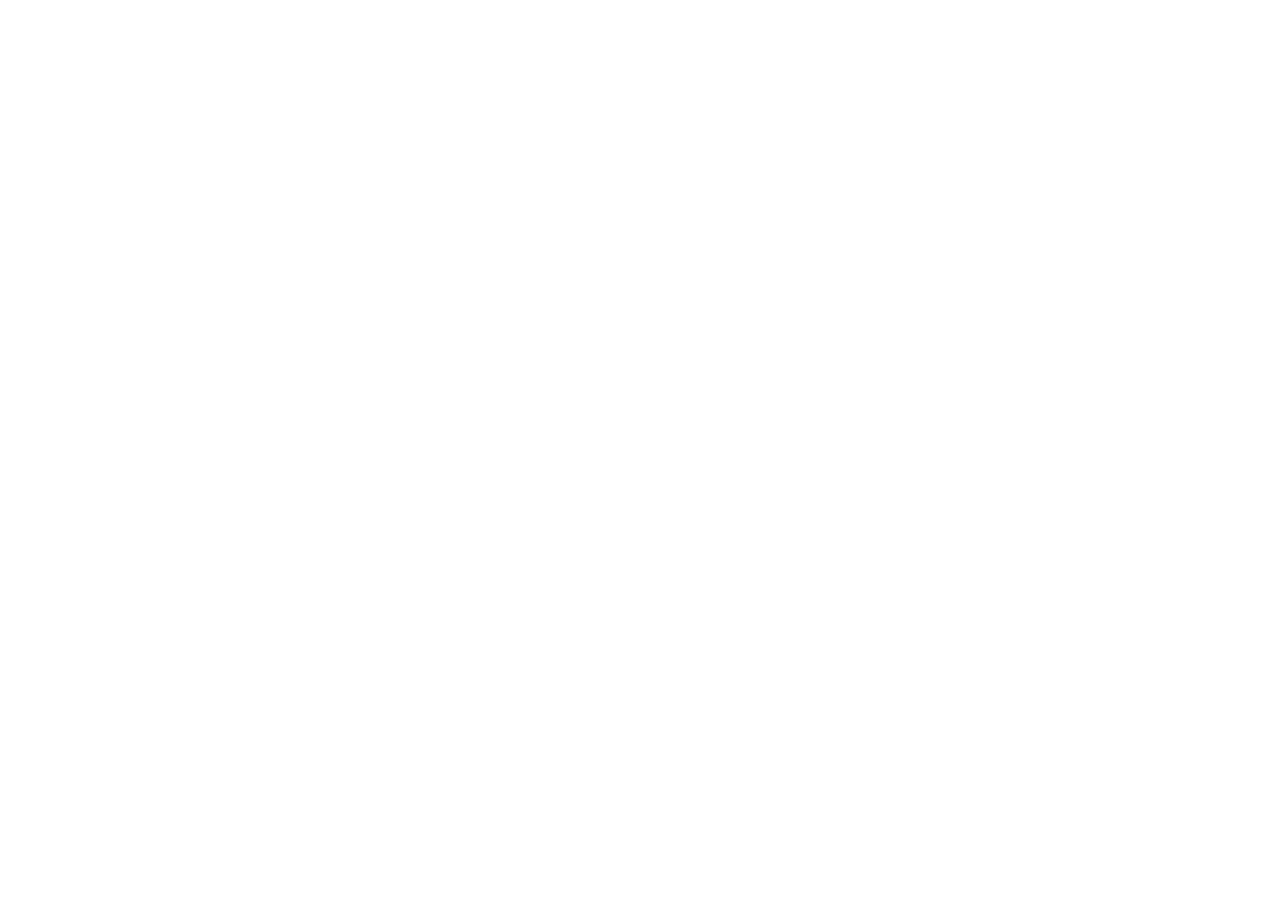
==== index.html @ 1826d272 "." ====
<!DOCTYPE html><html lang="en"><head><meta charset="utf-8"><meta http-equiv="X-UA-Compatible" content="IE=edge"><meta name="viewport" content="width=device-width,initial-scale=1"><!--[if IE]><link rel="icon" href="/favicon.ico"><![endif]--><title>vue-quiz</title><link href="/css/app.30337d21.css" rel="preload" as="style"><link href="/css/chunk-vendors.df61abdf.css" rel="preload" as="style"><link href="/js/app.0c7c5ba1.js" rel="preload" as="script"><link href="/js/chunk-vendors.0b74cef5.js" rel="preload" as="script"><link href="/css/chunk-vendors.df61abdf.css" rel="stylesheet"><link href="/css/app.30337d21.css" rel="stylesheet"><link rel="icon" type="image/png" sizes="32x32" href="/img/icons/favicon-32x32.png"><link rel="icon" type="image/png" sizes="16x16" href="/img/icons/favicon-16x16.png"><link rel="manifest" href="/manifest.json"><meta name="theme-color" content="#4DBA87"><meta name="apple-mobile-web-app-capable" content="no"><meta name="apple-mobile-web-app-status-bar-style" content="default"><meta name="apple-mobile-web-app-title" content="vue-quiz"><link rel="apple-touch-icon" href="/img/icons/apple-touch-icon-152x152.png"><link rel="mask-icon" href="/img/icons/safari-pinned-tab.svg" color="#4DBA87"><meta name="msapplication-TileImage" content="/img/icons/msapplication-icon-144x144.png"><meta name="msapplication-TileColor" content="#000000"></head><body><noscript><strong>We're sorry but vue-quiz doesn't work properly without JavaScript enabled. Please enable it to continue.</strong></noscript><div id="app"></div><script src="/js/chunk-vendors.0b74cef5.js"></script><script src="/js/app.0c7c5ba1.js"></script></body></html>
---- css/app.30337d21.css ----
@import url(https://fonts.googleapis.com/css2?family=Montserrat&display=swap);body{font-family:Montserrat,sans-serif}
---- css/app.30337d21.css ----
@import url(https://fonts.googleapis.com/css2?family=Montserrat&display=swap);body{font-family:Montserrat,sans-serif}
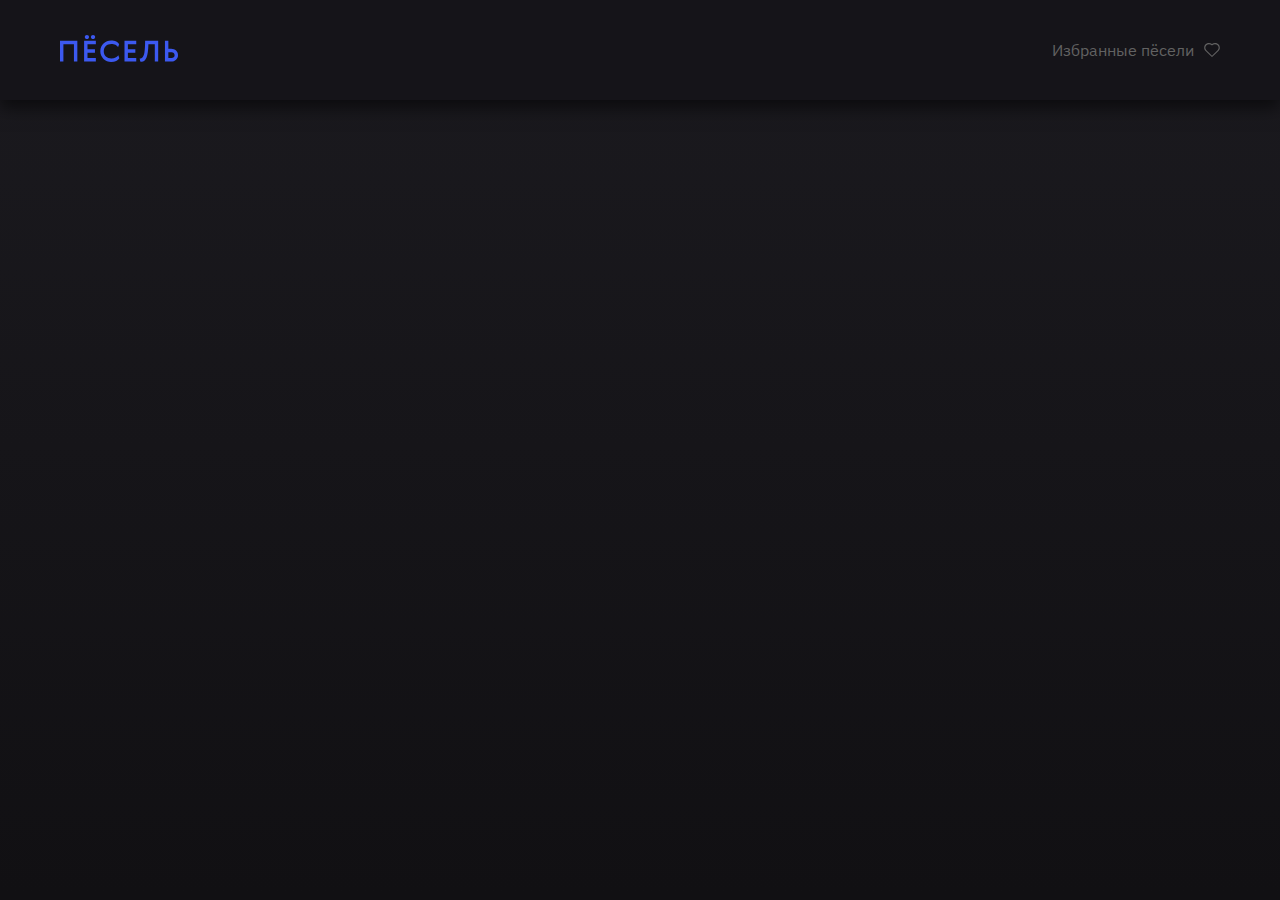
==== commit 7eb6452b: "ADD: smart tek test task" ====
--- a/index.html
+++ b/index.html
@@ -1 +1 @@
-<!DOCTYPE html><html lang="en"><head><meta charset="utf-8"><meta http-equiv="X-UA-Compatible" content="IE=edge"><meta name="viewport" content="width=device-width,initial-scale=1"><!--[if IE]><link rel="icon" href="/favicon.ico"><![endif]--><title>vue-quiz</title><link href="/css/app.30337d21.css" rel="preload" as="style"><link href="/css/chunk-vendors.df61abdf.css" rel="preload" as="style"><link href="/js/app.0c7c5ba1.js" rel="preload" as="script"><link href="/js/chunk-vendors.0b74cef5.js" rel="preload" as="script"><link href="/css/chunk-vendors.df61abdf.css" rel="stylesheet"><link href="/css/app.30337d21.css" rel="stylesheet"><link rel="icon" type="image/png" sizes="32x32" href="/img/icons/favicon-32x32.png"><link rel="icon" type="image/png" sizes="16x16" href="/img/icons/favicon-16x16.png"><link rel="manifest" href="/manifest.json"><meta name="theme-color" content="#4DBA87"><meta name="apple-mobile-web-app-capable" content="no"><meta name="apple-mobile-web-app-status-bar-style" content="default"><meta name="apple-mobile-web-app-title" content="vue-quiz"><link rel="apple-touch-icon" href="/img/icons/apple-touch-icon-152x152.png"><link rel="mask-icon" href="/img/icons/safari-pinned-tab.svg" color="#4DBA87"><meta name="msapplication-TileImage" content="/img/icons/msapplication-icon-144x144.png"><meta name="msapplication-TileColor" content="#000000"></head><body><noscript><strong>We're sorry but vue-quiz doesn't work properly without JavaScript enabled. Please enable it to continue.</strong></noscript><div id="app"></div><script src="/js/chunk-vendors.0b74cef5.js"></script><script src="/js/app.0c7c5ba1.js"></script></body></html>+<!DOCTYPE html><html lang=""><head><meta charset="utf-8"><meta http-equiv="X-UA-Compatible" content="IE=edge"><meta name="viewport" content="width=device-width,initial-scale=1"><!--[if IE]><link rel="icon" href="/favicon.ico"><![endif]--><title>smart-tek-test-task</title><link href="/css/breeds-item.a018ae11.css" rel="prefetch"><link href="/css/breeds.4363023b.css" rel="prefetch"><link href="/js/arrow-down-svg.b94a1237.js" rel="prefetch"><link href="/js/arrow-down-svg~close-svg~heart-fill-svg~heart-svg.8e26cc58.js" rel="prefetch"><link href="/js/breeds-favorites.dfab07dd.js" rel="prefetch"><link href="/js/breeds-item.779f800d.js" rel="prefetch"><link href="/js/breeds.18071e2b.js" rel="prefetch"><link href="/js/close-svg.97219c83.js" rel="prefetch"><link href="/js/heart-fill-svg.7a692b2d.js" rel="prefetch"><link href="/js/heart-svg.95fed78e.js" rel="prefetch"><link href="/css/app.89ad30b6.css" rel="preload" as="style"><link href="/css/chunk-vendors.96a1c2f5.css" rel="preload" as="style"><link href="/js/app.af82dd3f.js" rel="preload" as="script"><link href="/js/chunk-vendors.cde53098.js" rel="preload" as="script"><link href="/css/chunk-vendors.96a1c2f5.css" rel="stylesheet"><link href="/css/app.89ad30b6.css" rel="stylesheet"><link rel="icon" type="image/png" sizes="32x32" href="/img/icons/favicon-32x32.png"><link rel="icon" type="image/png" sizes="16x16" href="/img/icons/favicon-16x16.png"><link rel="manifest" href="/manifest.json"><meta name="theme-color" content="#4DBA87"><meta name="apple-mobile-web-app-capable" content="no"><meta name="apple-mobile-web-app-status-bar-style" content="default"><meta name="apple-mobile-web-app-title" content="smart-tek-test-task"><link rel="apple-touch-icon" href="/img/icons/apple-touch-icon-152x152.png"><link rel="mask-icon" href="/img/icons/safari-pinned-tab.svg" color="#4DBA87"><meta name="msapplication-TileImage" content="/img/icons/msapplication-icon-144x144.png"><meta name="msapplication-TileColor" content="#000000"></head><body><noscript><strong>We're sorry but smart-tek-test-task doesn't work properly without JavaScript enabled. Please enable it to continue.</strong></noscript><div id="app"></div><script src="/js/chunk-vendors.cde53098.js"></script><script src="/js/app.af82dd3f.js"></script></body></html>--- a/css/breeds-item.a018ae11.css
+++ b/css/breeds-item.a018ae11.css
@@ -0,0 +1 @@
+[data-v-361a9ec1]:root{--white:#fff;--gray-300:#626262;--gray-400:#1b1a1f;--gray-700:#151419;--gray-800:#111013;--black:#000;--blue-dark:#3c59f0;--primary:var(--blue-dark);--secondary:var(--gray-700);--light:var(--gray-300);--dark:var(--gray-800);--animation-time:.2s}.control-panel[data-v-361a9ec1]{margin-bottom:5rem}.control-panel__breed-btn[data-v-361a9ec1]{line-height:2rem;color:var(--white);padding:.2rem 0;border-bottom:dashed 1px var(--white);display:flex;align-items:center;gap:1rem}.control-panel__breed-btn-icon[data-v-361a9ec1]{transition:var(--animation-time)}.control-panel__breed-btn-icon--opened[data-v-361a9ec1]{transform:rotateX(180deg)}.control-panel__breeds[data-v-361a9ec1]{padding-top:3rem}.control-panel__breeds-alphabet-group[data-v-361a9ec1]{display:inline-flex;gap:1.5rem}.control-panel__breeds-alphabet-group-letter[data-v-361a9ec1]{font-size:2rem;line-height:2.8rem;color:var(--light)}.control-panel__breeds-alphabet-group-letter[data-v-361a9ec1]:not(:first-of-type){margin-left:2.5rem}.control-panel__breeds-list[data-v-361a9ec1]{margin-top:1.7rem;display:inline-flex;align-items:center;gap:1.5rem;flex-wrap:wrap}.control-panel__row[data-v-361a9ec1]{display:flex;justify-content:space-between;align-items:center}.control-panel__row-left[data-v-361a9ec1]{display:flex;align-items:center;gap:2rem}--- a/css/breeds.4363023b.css
+++ b/css/breeds.4363023b.css
@@ -0,0 +1 @@
+[data-v-361a9ec1]:root{--white:#fff;--gray-300:#626262;--gray-400:#1b1a1f;--gray-700:#151419;--gray-800:#111013;--black:#000;--blue-dark:#3c59f0;--primary:var(--blue-dark);--secondary:var(--gray-700);--light:var(--gray-300);--dark:var(--gray-800);--animation-time:.2s}.control-panel[data-v-361a9ec1]{margin-bottom:5rem}.control-panel__breed-btn[data-v-361a9ec1]{line-height:2rem;color:var(--white);padding:.2rem 0;border-bottom:dashed 1px var(--white);display:flex;align-items:center;gap:1rem}.control-panel__breed-btn-icon[data-v-361a9ec1]{transition:var(--animation-time)}.control-panel__breed-btn-icon--opened[data-v-361a9ec1]{transform:rotateX(180deg)}.control-panel__breeds[data-v-361a9ec1]{padding-top:3rem}.control-panel__breeds-alphabet-group[data-v-361a9ec1]{display:inline-flex;gap:1.5rem}.control-panel__breeds-alphabet-group-letter[data-v-361a9ec1]{font-size:2rem;line-height:2.8rem;color:var(--light)}.control-panel__breeds-alphabet-group-letter[data-v-361a9ec1]:not(:first-of-type){margin-left:2.5rem}.control-panel__breeds-list[data-v-361a9ec1]{margin-top:1.7rem;display:inline-flex;align-items:center;gap:1.5rem;flex-wrap:wrap}.control-panel__row[data-v-361a9ec1]{display:flex;justify-content:space-between;align-items:center}.control-panel__row-left[data-v-361a9ec1]{display:flex;align-items:center;gap:2rem}[data-v-f8ae7884]:root{--white:#fff;--gray-300:#626262;--gray-400:#1b1a1f;--gray-700:#151419;--gray-800:#111013;--black:#000;--blue-dark:#3c59f0;--primary:var(--blue-dark);--secondary:var(--gray-700);--light:var(--gray-300);--dark:var(--gray-800);--animation-time:.2s}.breeds__sort-word[data-v-f8ae7884]{display:none}@media screen and (min-width:768px){.breeds__sort-word[data-v-f8ae7884]{display:inline}}--- a/css/app.89ad30b6.css
+++ b/css/app.89ad30b6.css
@@ -0,0 +1 @@
+[data-v-0276e7b9]:root{--white:#fff;--gray-300:#626262;--gray-400:#1b1a1f;--gray-700:#151419;--gray-800:#111013;--black:#000;--blue-dark:#3c59f0;--primary:var(--blue-dark);--secondary:var(--gray-700);--light:var(--gray-300);--dark:var(--gray-800);--animation-time:.2s}.app-nav[data-v-0276e7b9]{height:5rem;position:sticky;top:0;left:0;background:var(--secondary);box-shadow:0 .8rem 1.6rem rgba(0,0,0,.55);margin-bottom:3rem;z-index:99}@media screen and (min-width:768px){.app-nav[data-v-0276e7b9]{height:10rem;margin-bottom:5rem}}.app-nav__container[data-v-0276e7b9]{display:flex;justify-content:space-between;align-items:center;height:100%}.app-nav__logo[data-v-0276e7b9]{height:2rem}@media screen and (min-width:768px){.app-nav__logo[data-v-0276e7b9]{height:auto}}.app-nav__favourite-link[data-v-0276e7b9]{display:flex;align-items:center;color:var(--light);line-height:2.8rem;gap:1rem;text-decoration:none}.app-nav__favourite-link[data-v-0276e7b9]:hover{text-decoration:underline}.app-nav__favourite-link--active[data-v-0276e7b9]{color:var(--white);pointer-events:none}.app{padding-bottom:5rem}.app__nav{margin-bottom:5rem}[data-v-5607a979]:root{--white:#fff;--gray-300:#626262;--gray-400:#1b1a1f;--gray-700:#151419;--gray-800:#111013;--black:#000;--blue-dark:#3c59f0;--primary:var(--blue-dark);--secondary:var(--gray-700);--light:var(--gray-300);--dark:var(--gray-800);--animation-time:.2s}.badge[data-v-5607a979]{display:flex;align-items:center;gap:.8rem;padding:.4rem 1.2rem;border:1px solid var(--light);border-radius:2rem;font-size:1.2rem;line-height:1.6rem;color:var(--light);fill:var(--light)}.badge[data-v-5607a979]:hover{color:var(--white);border-color:var(--white);fill:var(--white)}.badge--active[data-v-5607a979]{color:var(--primary);border-color:var(--primary);fill:var(--primary)}[data-v-7675b0c3]:root{--white:#fff;--gray-300:#626262;--gray-400:#1b1a1f;--gray-700:#151419;--gray-800:#111013;--black:#000;--blue-dark:#3c59f0;--primary:var(--blue-dark);--secondary:var(--gray-700);--light:var(--gray-300);--dark:var(--gray-800);--animation-time:.2s}.infinite-scroll__loader[data-v-7675b0c3]{margin-top:5rem}[data-v-e59aa18a]:root{--white:#fff;--gray-300:#626262;--gray-400:#1b1a1f;--gray-700:#151419;--gray-800:#111013;--black:#000;--blue-dark:#3c59f0;--primary:var(--blue-dark);--secondary:var(--gray-700);--light:var(--gray-300);--dark:var(--gray-800);--animation-time:.2s}.loader[data-v-e59aa18a]{padding:2rem;display:inline-flex;gap:1.5rem}.loader__circle[data-v-e59aa18a]{width:1.2rem;height:1.2rem;border:1px solid var(--white);border-radius:10rem}.loader__circle[data-v-e59aa18a]:first-child{-webkit-animation:scaleChange-data-v-e59aa18a 1s ease-in-out calc(var(--animation-time)*1) infinite;animation:scaleChange-data-v-e59aa18a 1s ease-in-out calc(var(--animation-time)*1) infinite}.loader__circle[data-v-e59aa18a]:nth-child(2){-webkit-animation:scaleChange-data-v-e59aa18a 1s ease-in-out calc(var(--animation-time)*2) infinite;animation:scaleChange-data-v-e59aa18a 1s ease-in-out calc(var(--animation-time)*2) infinite}.loader__circle[data-v-e59aa18a]:nth-child(3){-webkit-animation:scaleChange-data-v-e59aa18a 1s ease-in-out calc(var(--animation-time)*3) infinite;animation:scaleChange-data-v-e59aa18a 1s ease-in-out calc(var(--animation-time)*3) infinite}@-webkit-keyframes scaleChange-data-v-e59aa18a{0%,75%,to{transform:scale(1)}25%{transform:scale(1.33)}}@keyframes scaleChange-data-v-e59aa18a{0%,75%,to{transform:scale(1)}25%{transform:scale(1.33)}}[data-v-0b14d2f4]:root{--white:#fff;--gray-300:#626262;--gray-400:#1b1a1f;--gray-700:#151419;--gray-800:#111013;--black:#000;--blue-dark:#3c59f0;--primary:var(--blue-dark);--secondary:var(--gray-700);--light:var(--gray-300);--dark:var(--gray-800);--animation-time:.2s}.media-card[data-v-0b14d2f4]{height:24rem;position:relative;border-radius:.8rem;overflow:hidden;z-index:1}@media screen and (min-width:768px){.media-card[data-v-0b14d2f4]{height:29rem}}.media-card__favorite-button[data-v-0b14d2f4]{position:absolute;top:1rem;left:1rem;padding:.5rem;cursor:pointer;filter:drop-shadow(0 0 1rem rgba(0,0,0,.7));transition:var(--animation-time)}.media-card__favorite-button[data-v-0b14d2f4]:hover{transform:scale(1.2)}@media screen and (min-width:768px){.media-card__favorite-button[data-v-0b14d2f4]{top:2rem;left:2rem}}.media-card__favorite-icon[data-v-0b14d2f4]{fill:var(--white);color:var(--white)}.media-card__img[data-v-0b14d2f4]{position:absolute;left:0;top:0;width:100%;height:100%;-o-object-fit:cover;object-fit:cover;z-index:-1}.media-card__name-block[data-v-0b14d2f4]{display:flex;align-items:flex-end;justify-content:flex-end;width:100%;height:100%;font-weight:600;font-size:2rem;line-height:2.4rem;letter-spacing:.01em;text-transform:capitalize;color:var(--white);text-decoration:none;padding:2rem;box-sizing:border-box;background:linear-gradient(1.26deg,var(--black) -5.53%,transparent 54.45%)}@media screen and (min-width:768px){.media-card__name-block[data-v-0b14d2f4]{font-size:2.5rem;line-height:2.8rem;padding:2.5rem}}.media-card__name-link[data-v-0b14d2f4]{width:100%;padding-top:4rem;text-align:right;cursor:pointer;color:inherit;text-decoration:none}.media-card__name-link[data-v-0b14d2f4]:hover{text-decoration:underline}.media-card--lg[data-v-0b14d2f4]{height:30rem}@media screen and (min-width:768px){.media-card--lg[data-v-0b14d2f4]{height:51.3rem}}.media-card--lg .media-card__name-block[data-v-0b14d2f4]{font-size:2.5rem;line-height:2.8rem;padding:2.5rem}@media screen and (min-width:768px){.media-card--lg .media-card__name-block[data-v-0b14d2f4]{font-size:3rem;line-height:2.8rem;padding:5rem}}.media-card--lg .media-card__favorite-button[data-v-0b14d2f4]{top:2rem;left:2rem}@media screen and (min-width:768px){.media-card--lg .media-card__favorite-button[data-v-0b14d2f4]{top:3rem;left:3rem}}.media-cards-grid{display:grid;grid-template-columns:repeat(2,1fr);gap:1.5rem}@media screen and (min-width:768px){.media-cards-grid{grid-template-columns:repeat(3,1fr);gap:3rem}}.media-cards-grid--first-card-large>:first-child{grid-column-start:1;grid-column-end:3}@media screen and (min-width:768px){.media-cards-grid--first-card-large>:first-child{grid-column-end:4}}[data-v-ba04a8b0]:root{--white:#fff;--gray-300:#626262;--gray-400:#1b1a1f;--gray-700:#151419;--gray-800:#111013;--black:#000;--blue-dark:#3c59f0;--primary:var(--blue-dark);--secondary:var(--gray-700);--light:var(--gray-300);--dark:var(--gray-800);--animation-time:.2s}.switch[data-v-ba04a8b0]{display:flex;align-items:center;gap:1.5rem;color:var(--light);cursor:pointer}.switch--checked[data-v-ba04a8b0]{color:var(--white)}.switch[data-v-ba04a8b0]:hover{text-decoration:underline}.switch__input[data-v-ba04a8b0]{height:0;width:0;visibility:hidden}.switch__toggle[data-v-ba04a8b0]{cursor:pointer;text-indent:-9999px;width:3.2rem;height:1.6rem;display:block;border-radius:.8rem;position:relative;border:1px solid var(--light)}.switch__toggle[data-v-ba04a8b0]:after{content:"";position:absolute;top:50%;transform:translateY(-50%);left:.3rem;width:1rem;height:1rem;background-color:var(--light);border-radius:10rem;transition:var(--animation-time)}.switch__toggle[data-v-ba04a8b0]:active:after{width:1.5rem}input:checked+.switch__toggle[data-v-ba04a8b0]{background:var(--white);border-color:var(--primary)}input:checked+.switch__toggle[data-v-ba04a8b0]:after{left:calc(100% - .3rem);transform:translate(-100%,-50%);background-color:var(--primary)}:root{--white:#fff;--gray-300:#626262;--gray-400:#1b1a1f;--gray-700:#151419;--gray-800:#111013;--black:#000;--blue-dark:#3c59f0;--primary:var(--blue-dark);--secondary:var(--gray-700);--light:var(--gray-300);--dark:var(--gray-800);--animation-time:.2s}@font-face{font-family:IBM Plex Sans;src:url(../fonts/IBMPlexSans-LightItalic.9f2e96ff.eot);src:local("IBM Plex Sans Light Italic"),local("IBMPlexSans-LightItalic"),url(../fonts/IBMPlexSans-LightItalic.9f2e96ff.eot) format("embedded-opentype"),url(../fonts/IBMPlexSans-LightItalic.3ff4cdf6.woff) format("woff"),url(../fonts/IBMPlexSans-LightItalic.54ed52ad.ttf) format("truetype");font-weight:300;font-style:italic}@font-face{font-family:IBM Plex Sans;src:url(../fonts/IBMPlexSans-ThinItalic.58acc401.eot);src:local("IBM Plex Sans Thin Italic"),local("IBMPlexSans-ThinItalic"),url(../fonts/IBMPlexSans-ThinItalic.58acc401.eot) format("embedded-opentype"),url(../fonts/IBMPlexSans-ThinItalic.25274ac7.woff) format("woff"),url(../fonts/IBMPlexSans-ThinItalic.a9c0b409.ttf) format("truetype");font-weight:100;font-style:italic}@font-face{font-family:IBM Plex Sans;src:url(../fonts/IBMPlexSans-Light.2f399318.eot);src:local("IBM Plex Sans Light"),local("IBMPlexSans-Light"),url(../fonts/IBMPlexSans-Light.2f399318.eot) format("embedded-opentype"),url(../fonts/IBMPlexSans-Light.aea011a4.woff) format("woff"),url(../fonts/IBMPlexSans-Light.e55c7a9c.ttf) format("truetype");font-weight:300;font-style:normal}@font-face{font-family:IBM Plex Sans;src:url(../fonts/IBMPlexSans-Italic.040a14b2.eot);src:local("IBM Plex Sans Italic"),local("IBMPlexSans-Italic"),url(../fonts/IBMPlexSans-Italic.040a14b2.eot) format("embedded-opentype"),url(../fonts/IBMPlexSans-Italic.7904296b.woff) format("woff"),url(../fonts/IBMPlexSans-Italic.8fb93f8a.ttf) format("truetype");font-weight:400;font-style:italic}@font-face{font-family:IBM Plex Sans;src:url(../fonts/IBMPlexSans-MediumItalic.7c6a86a3.eot);src:local("IBM Plex Sans Medium Italic"),local("IBMPlexSans-MediumItalic"),url(../fonts/IBMPlexSans-MediumItalic.7c6a86a3.eot) format("embedded-opentype"),url(../fonts/IBMPlexSans-MediumItalic.ea4625f0.woff) format("woff"),url(../fonts/IBMPlexSans-MediumItalic.8947919a.ttf) format("truetype");font-weight:500;font-style:italic}@font-face{font-family:IBM Plex Sans;src:url(../fonts/IBMPlexSans-Medium.51655d42.eot);src:local("IBM Plex Sans Medium"),local("IBMPlexSans-Medium"),url(../fonts/IBMPlexSans-Medium.51655d42.eot) format("embedded-opentype"),url(../fonts/IBMPlexSans-Medium.4af9af1e.woff) format("woff"),url(../fonts/IBMPlexSans-Medium.ff8ebf37.ttf) format("truetype");font-weight:500;font-style:normal}@font-face{font-family:IBM Plex Sans;src:url(../fonts/IBMPlexSans-ExtraLightItalic.5952810d.eot);src:local("IBM Plex Sans ExtraLight Italic"),local("IBMPlexSans-ExtraLightItalic"),url(../fonts/IBMPlexSans-ExtraLightItalic.5952810d.eot) format("embedded-opentype"),url(../fonts/IBMPlexSans-ExtraLightItalic.aba77802.woff) format("woff"),url(../fonts/IBMPlexSans-ExtraLightItalic.91727d2c.ttf) format("truetype");font-weight:200;font-style:italic}@font-face{font-family:IBM Plex Sans;src:url(../fonts/IBMPlexSans-SemiBoldItalic.947c891a.eot);src:local("IBM Plex Sans SemiBold Italic"),local("IBMPlexSans-SemiBoldItalic"),url(../fonts/IBMPlexSans-SemiBoldItalic.947c891a.eot) format("embedded-opentype"),url(../fonts/IBMPlexSans-SemiBoldItalic.153272ba.woff) format("woff"),url(../fonts/IBMPlexSans-SemiBoldItalic.9efccb9c.ttf) format("truetype");font-weight:600;font-style:italic}@font-face{font-family:IBM Plex Sans;src:url(../fonts/IBMPlexSans-BoldItalic.8717a354.eot);src:local("IBM Plex Sans Bold Italic"),local("IBMPlexSans-BoldItalic"),url(../fonts/IBMPlexSans-BoldItalic.8717a354.eot) format("embedded-opentype"),url(../fonts/IBMPlexSans-BoldItalic.67ca7ab7.woff) format("woff"),url(../fonts/IBMPlexSans-BoldItalic.a052671d.ttf) format("truetype");font-weight:700;font-style:italic}@font-face{font-family:IBM Plex Sans;src:url(../fonts/IBMPlexSans-Bold.483b9900.eot);src:local("IBM Plex Sans Bold"),local("IBMPlexSans-Bold"),url(../fonts/IBMPlexSans-Bold.483b9900.eot) format("embedded-opentype"),url(../fonts/IBMPlexSans-Bold.c197bd53.woff) format("woff"),url(../fonts/IBMPlexSans-Bold.0fcbb73e.ttf) format("truetype");font-weight:700;font-style:normal}@font-face{font-family:IBM Plex Sans;src:url(../fonts/IBMPlexSans-Thin.00c67030.eot);src:local("IBM Plex Sans Thin"),local("IBMPlexSans-Thin"),url(../fonts/IBMPlexSans-Thin.00c67030.eot) format("embedded-opentype"),url(../fonts/IBMPlexSans-Thin.7e54fdf1.woff) format("woff"),url(../fonts/IBMPlexSans-Thin.bcf990eb.ttf) format("truetype");font-weight:100;font-style:normal}@font-face{font-family:IBM Plex Sans;src:url(../fonts/IBMPlexSans.d076f34c.eot);src:local("IBM Plex Sans"),local("IBMPlexSans"),url(../fonts/IBMPlexSans.d076f34c.eot) format("embedded-opentype"),url(../fonts/IBMPlexSans.7a373201.woff) format("woff"),url(../fonts/IBMPlexSans.48494af6.ttf) format("truetype");font-weight:400;font-style:normal}@font-face{font-family:IBM Plex Sans;src:url(../fonts/IBMPlexSans-ExtraLight.6f594a01.eot);src:local("IBM Plex Sans ExtraLight"),local("IBMPlexSans-ExtraLight"),url(../fonts/IBMPlexSans-ExtraLight.6f594a01.eot) format("embedded-opentype"),url(../fonts/IBMPlexSans-ExtraLight.5b75b2b3.woff) format("woff"),url(../fonts/IBMPlexSans-ExtraLight.21e3c2ef.ttf) format("truetype");font-weight:200;font-style:normal}@font-face{font-family:IBM Plex Sans;src:url(../fonts/IBMPlexSans-SemiBold.05ddf2e0.eot);src:local("IBM Plex Sans SemiBold"),local("IBMPlexSans-SemiBold"),url(../fonts/IBMPlexSans-SemiBold.05ddf2e0.eot) format("embedded-opentype"),url(../fonts/IBMPlexSans-SemiBold.78774c4c.woff) format("woff"),url(../fonts/IBMPlexSans-SemiBold.996af4d4.ttf) format("truetype");font-weight:600;font-style:normal}*{box-sizing:border-box}html{font-size:62.5%}body{font-family:IBM Plex Sans;-webkit-font-smoothing:antialiased;-moz-osx-font-smoothing:grayscale;text-align:center;color:var(--white);font-size:1.6rem;background:var(--gray-400) linear-gradient(180deg,var(--gray-400),var(--gray-800) 99.09%);min-height:100vh;overflow-y:scroll}body::-webkit-scrollbar{width:.7rem}body::-webkit-scrollbar-track{box-shadow:inset 0 0 6px rgba(0,0,0,.3)}body::-webkit-scrollbar-thumb{background-color:var(--light);outline:1px solid var(--light)}button{padding:initial;background-color:initial;border:initial;cursor:pointer}.collapse-enter-active{transition:all var(--animation-time) ease-in}.collapse-leave-active{transition:all var(--animation-time) ease-out}.collapse-enter,.collapse-leave-to{max-height:0;overflow:hidden;opacity:0}.collapse-enter-to,.collapse-leave{max-height:100rem;overflow:hidden;opacity:1}.fade-enter-active,.fade-leave-active{transition:opacity calc(var(--animation-time)*2)}.fade-enter,.fade-leave-to{opacity:0}.app-container{max-width:120rem;padding-left:2rem;padding-right:2rem;margin-left:auto;margin-right:auto}--- a/css/chunk-vendors.96a1c2f5.css
+++ b/css/chunk-vendors.96a1c2f5.css
@@ -0,0 +1 @@
+:root{--white:#fff;--gray-300:#626262;--gray-400:#1b1a1f;--gray-700:#151419;--gray-800:#111013;--black:#000;--blue-dark:#3c59f0;--primary:var(--blue-dark);--secondary:var(--gray-700);--light:var(--gray-300);--dark:var(--gray-800);--animation-time:.2s}/*! normalize.css v8.0.1 | MIT License | github.com/necolas/normalize.css */html{line-height:1.15;-webkit-text-size-adjust:100%}body{margin:0}main{display:block}h1{font-size:2em;margin:.67em 0}hr{box-sizing:content-box;height:0;overflow:visible}pre{font-family:monospace,monospace;font-size:1em}a{background-color:transparent}abbr[title]{border-bottom:none;text-decoration:underline;-webkit-text-decoration:underline dotted;text-decoration:underline dotted}b,strong{font-weight:bolder}code,kbd,samp{font-family:monospace,monospace;font-size:1em}small{font-size:80%}sub,sup{font-size:75%;line-height:0;position:relative;vertical-align:baseline}sub{bottom:-.25em}sup{top:-.5em}img{border-style:none}button,input,optgroup,select,textarea{font-family:inherit;font-size:100%;line-height:1.15;margin:0}button,input{overflow:visible}button,select{text-transform:none}[type=button],[type=reset],[type=submit],button{-webkit-appearance:button}[type=button]::-moz-focus-inner,[type=reset]::-moz-focus-inner,[type=submit]::-moz-focus-inner,button::-moz-focus-inner{border-style:none;padding:0}[type=button]:-moz-focusring,[type=reset]:-moz-focusring,[type=submit]:-moz-focusring,button:-moz-focusring{outline:1px dotted ButtonText}fieldset{padding:.35em .75em .625em}legend{box-sizing:border-box;color:inherit;display:table;max-width:100%;padding:0;white-space:normal}progress{vertical-align:baseline}textarea{overflow:auto}[type=checkbox],[type=radio]{box-sizing:border-box;padding:0}[type=number]::-webkit-inner-spin-button,[type=number]::-webkit-outer-spin-button{height:auto}[type=search]{-webkit-appearance:textfield;outline-offset:-2px}[type=search]::-webkit-search-decoration{-webkit-appearance:none}::-webkit-file-upload-button{-webkit-appearance:button;font:inherit}details{display:block}summary{display:list-item}[hidden],template{display:none}--- a/css/chunk-vendors.96a1c2f5.css
+++ b/css/chunk-vendors.96a1c2f5.css
@@ -0,0 +1 @@
+:root{--white:#fff;--gray-300:#626262;--gray-400:#1b1a1f;--gray-700:#151419;--gray-800:#111013;--black:#000;--blue-dark:#3c59f0;--primary:var(--blue-dark);--secondary:var(--gray-700);--light:var(--gray-300);--dark:var(--gray-800);--animation-time:.2s}/*! normalize.css v8.0.1 | MIT License | github.com/necolas/normalize.css */html{line-height:1.15;-webkit-text-size-adjust:100%}body{margin:0}main{display:block}h1{font-size:2em;margin:.67em 0}hr{box-sizing:content-box;height:0;overflow:visible}pre{font-family:monospace,monospace;font-size:1em}a{background-color:transparent}abbr[title]{border-bottom:none;text-decoration:underline;-webkit-text-decoration:underline dotted;text-decoration:underline dotted}b,strong{font-weight:bolder}code,kbd,samp{font-family:monospace,monospace;font-size:1em}small{font-size:80%}sub,sup{font-size:75%;line-height:0;position:relative;vertical-align:baseline}sub{bottom:-.25em}sup{top:-.5em}img{border-style:none}button,input,optgroup,select,textarea{font-family:inherit;font-size:100%;line-height:1.15;margin:0}button,input{overflow:visible}button,select{text-transform:none}[type=button],[type=reset],[type=submit],button{-webkit-appearance:button}[type=button]::-moz-focus-inner,[type=reset]::-moz-focus-inner,[type=submit]::-moz-focus-inner,button::-moz-focus-inner{border-style:none;padding:0}[type=button]:-moz-focusring,[type=reset]:-moz-focusring,[type=submit]:-moz-focusring,button:-moz-focusring{outline:1px dotted ButtonText}fieldset{padding:.35em .75em .625em}legend{box-sizing:border-box;color:inherit;display:table;max-width:100%;padding:0;white-space:normal}progress{vertical-align:baseline}textarea{overflow:auto}[type=checkbox],[type=radio]{box-sizing:border-box;padding:0}[type=number]::-webkit-inner-spin-button,[type=number]::-webkit-outer-spin-button{height:auto}[type=search]{-webkit-appearance:textfield;outline-offset:-2px}[type=search]::-webkit-search-decoration{-webkit-appearance:none}::-webkit-file-upload-button{-webkit-appearance:button;font:inherit}details{display:block}summary{display:list-item}[hidden],template{display:none}--- a/css/app.89ad30b6.css
+++ b/css/app.89ad30b6.css
@@ -0,0 +1 @@
+[data-v-0276e7b9]:root{--white:#fff;--gray-300:#626262;--gray-400:#1b1a1f;--gray-700:#151419;--gray-800:#111013;--black:#000;--blue-dark:#3c59f0;--primary:var(--blue-dark);--secondary:var(--gray-700);--light:var(--gray-300);--dark:var(--gray-800);--animation-time:.2s}.app-nav[data-v-0276e7b9]{height:5rem;position:sticky;top:0;left:0;background:var(--secondary);box-shadow:0 .8rem 1.6rem rgba(0,0,0,.55);margin-bottom:3rem;z-index:99}@media screen and (min-width:768px){.app-nav[data-v-0276e7b9]{height:10rem;margin-bottom:5rem}}.app-nav__container[data-v-0276e7b9]{display:flex;justify-content:space-between;align-items:center;height:100%}.app-nav__logo[data-v-0276e7b9]{height:2rem}@media screen and (min-width:768px){.app-nav__logo[data-v-0276e7b9]{height:auto}}.app-nav__favourite-link[data-v-0276e7b9]{display:flex;align-items:center;color:var(--light);line-height:2.8rem;gap:1rem;text-decoration:none}.app-nav__favourite-link[data-v-0276e7b9]:hover{text-decoration:underline}.app-nav__favourite-link--active[data-v-0276e7b9]{color:var(--white);pointer-events:none}.app{padding-bottom:5rem}.app__nav{margin-bottom:5rem}[data-v-5607a979]:root{--white:#fff;--gray-300:#626262;--gray-400:#1b1a1f;--gray-700:#151419;--gray-800:#111013;--black:#000;--blue-dark:#3c59f0;--primary:var(--blue-dark);--secondary:var(--gray-700);--light:var(--gray-300);--dark:var(--gray-800);--animation-time:.2s}.badge[data-v-5607a979]{display:flex;align-items:center;gap:.8rem;padding:.4rem 1.2rem;border:1px solid var(--light);border-radius:2rem;font-size:1.2rem;line-height:1.6rem;color:var(--light);fill:var(--light)}.badge[data-v-5607a979]:hover{color:var(--white);border-color:var(--white);fill:var(--white)}.badge--active[data-v-5607a979]{color:var(--primary);border-color:var(--primary);fill:var(--primary)}[data-v-7675b0c3]:root{--white:#fff;--gray-300:#626262;--gray-400:#1b1a1f;--gray-700:#151419;--gray-800:#111013;--black:#000;--blue-dark:#3c59f0;--primary:var(--blue-dark);--secondary:var(--gray-700);--light:var(--gray-300);--dark:var(--gray-800);--animation-time:.2s}.infinite-scroll__loader[data-v-7675b0c3]{margin-top:5rem}[data-v-e59aa18a]:root{--white:#fff;--gray-300:#626262;--gray-400:#1b1a1f;--gray-700:#151419;--gray-800:#111013;--black:#000;--blue-dark:#3c59f0;--primary:var(--blue-dark);--secondary:var(--gray-700);--light:var(--gray-300);--dark:var(--gray-800);--animation-time:.2s}.loader[data-v-e59aa18a]{padding:2rem;display:inline-flex;gap:1.5rem}.loader__circle[data-v-e59aa18a]{width:1.2rem;height:1.2rem;border:1px solid var(--white);border-radius:10rem}.loader__circle[data-v-e59aa18a]:first-child{-webkit-animation:scaleChange-data-v-e59aa18a 1s ease-in-out calc(var(--animation-time)*1) infinite;animation:scaleChange-data-v-e59aa18a 1s ease-in-out calc(var(--animation-time)*1) infinite}.loader__circle[data-v-e59aa18a]:nth-child(2){-webkit-animation:scaleChange-data-v-e59aa18a 1s ease-in-out calc(var(--animation-time)*2) infinite;animation:scaleChange-data-v-e59aa18a 1s ease-in-out calc(var(--animation-time)*2) infinite}.loader__circle[data-v-e59aa18a]:nth-child(3){-webkit-animation:scaleChange-data-v-e59aa18a 1s ease-in-out calc(var(--animation-time)*3) infinite;animation:scaleChange-data-v-e59aa18a 1s ease-in-out calc(var(--animation-time)*3) infinite}@-webkit-keyframes scaleChange-data-v-e59aa18a{0%,75%,to{transform:scale(1)}25%{transform:scale(1.33)}}@keyframes scaleChange-data-v-e59aa18a{0%,75%,to{transform:scale(1)}25%{transform:scale(1.33)}}[data-v-0b14d2f4]:root{--white:#fff;--gray-300:#626262;--gray-400:#1b1a1f;--gray-700:#151419;--gray-800:#111013;--black:#000;--blue-dark:#3c59f0;--primary:var(--blue-dark);--secondary:var(--gray-700);--light:var(--gray-300);--dark:var(--gray-800);--animation-time:.2s}.media-card[data-v-0b14d2f4]{height:24rem;position:relative;border-radius:.8rem;overflow:hidden;z-index:1}@media screen and (min-width:768px){.media-card[data-v-0b14d2f4]{height:29rem}}.media-card__favorite-button[data-v-0b14d2f4]{position:absolute;top:1rem;left:1rem;padding:.5rem;cursor:pointer;filter:drop-shadow(0 0 1rem rgba(0,0,0,.7));transition:var(--animation-time)}.media-card__favorite-button[data-v-0b14d2f4]:hover{transform:scale(1.2)}@media screen and (min-width:768px){.media-card__favorite-button[data-v-0b14d2f4]{top:2rem;left:2rem}}.media-card__favorite-icon[data-v-0b14d2f4]{fill:var(--white);color:var(--white)}.media-card__img[data-v-0b14d2f4]{position:absolute;left:0;top:0;width:100%;height:100%;-o-object-fit:cover;object-fit:cover;z-index:-1}.media-card__name-block[data-v-0b14d2f4]{display:flex;align-items:flex-end;justify-content:flex-end;width:100%;height:100%;font-weight:600;font-size:2rem;line-height:2.4rem;letter-spacing:.01em;text-transform:capitalize;color:var(--white);text-decoration:none;padding:2rem;box-sizing:border-box;background:linear-gradient(1.26deg,var(--black) -5.53%,transparent 54.45%)}@media screen and (min-width:768px){.media-card__name-block[data-v-0b14d2f4]{font-size:2.5rem;line-height:2.8rem;padding:2.5rem}}.media-card__name-link[data-v-0b14d2f4]{width:100%;padding-top:4rem;text-align:right;cursor:pointer;color:inherit;text-decoration:none}.media-card__name-link[data-v-0b14d2f4]:hover{text-decoration:underline}.media-card--lg[data-v-0b14d2f4]{height:30rem}@media screen and (min-width:768px){.media-card--lg[data-v-0b14d2f4]{height:51.3rem}}.media-card--lg .media-card__name-block[data-v-0b14d2f4]{font-size:2.5rem;line-height:2.8rem;padding:2.5rem}@media screen and (min-width:768px){.media-card--lg .media-card__name-block[data-v-0b14d2f4]{font-size:3rem;line-height:2.8rem;padding:5rem}}.media-card--lg .media-card__favorite-button[data-v-0b14d2f4]{top:2rem;left:2rem}@media screen and (min-width:768px){.media-card--lg .media-card__favorite-button[data-v-0b14d2f4]{top:3rem;left:3rem}}.media-cards-grid{display:grid;grid-template-columns:repeat(2,1fr);gap:1.5rem}@media screen and (min-width:768px){.media-cards-grid{grid-template-columns:repeat(3,1fr);gap:3rem}}.media-cards-grid--first-card-large>:first-child{grid-column-start:1;grid-column-end:3}@media screen and (min-width:768px){.media-cards-grid--first-card-large>:first-child{grid-column-end:4}}[data-v-ba04a8b0]:root{--white:#fff;--gray-300:#626262;--gray-400:#1b1a1f;--gray-700:#151419;--gray-800:#111013;--black:#000;--blue-dark:#3c59f0;--primary:var(--blue-dark);--secondary:var(--gray-700);--light:var(--gray-300);--dark:var(--gray-800);--animation-time:.2s}.switch[data-v-ba04a8b0]{display:flex;align-items:center;gap:1.5rem;color:var(--light);cursor:pointer}.switch--checked[data-v-ba04a8b0]{color:var(--white)}.switch[data-v-ba04a8b0]:hover{text-decoration:underline}.switch__input[data-v-ba04a8b0]{height:0;width:0;visibility:hidden}.switch__toggle[data-v-ba04a8b0]{cursor:pointer;text-indent:-9999px;width:3.2rem;height:1.6rem;display:block;border-radius:.8rem;position:relative;border:1px solid var(--light)}.switch__toggle[data-v-ba04a8b0]:after{content:"";position:absolute;top:50%;transform:translateY(-50%);left:.3rem;width:1rem;height:1rem;background-color:var(--light);border-radius:10rem;transition:var(--animation-time)}.switch__toggle[data-v-ba04a8b0]:active:after{width:1.5rem}input:checked+.switch__toggle[data-v-ba04a8b0]{background:var(--white);border-color:var(--primary)}input:checked+.switch__toggle[data-v-ba04a8b0]:after{left:calc(100% - .3rem);transform:translate(-100%,-50%);background-color:var(--primary)}:root{--white:#fff;--gray-300:#626262;--gray-400:#1b1a1f;--gray-700:#151419;--gray-800:#111013;--black:#000;--blue-dark:#3c59f0;--primary:var(--blue-dark);--secondary:var(--gray-700);--light:var(--gray-300);--dark:var(--gray-800);--animation-time:.2s}@font-face{font-family:IBM Plex Sans;src:url(../fonts/IBMPlexSans-LightItalic.9f2e96ff.eot);src:local("IBM Plex Sans Light Italic"),local("IBMPlexSans-LightItalic"),url(../fonts/IBMPlexSans-LightItalic.9f2e96ff.eot) format("embedded-opentype"),url(../fonts/IBMPlexSans-LightItalic.3ff4cdf6.woff) format("woff"),url(../fonts/IBMPlexSans-LightItalic.54ed52ad.ttf) format("truetype");font-weight:300;font-style:italic}@font-face{font-family:IBM Plex Sans;src:url(../fonts/IBMPlexSans-ThinItalic.58acc401.eot);src:local("IBM Plex Sans Thin Italic"),local("IBMPlexSans-ThinItalic"),url(../fonts/IBMPlexSans-ThinItalic.58acc401.eot) format("embedded-opentype"),url(../fonts/IBMPlexSans-ThinItalic.25274ac7.woff) format("woff"),url(../fonts/IBMPlexSans-ThinItalic.a9c0b409.ttf) format("truetype");font-weight:100;font-style:italic}@font-face{font-family:IBM Plex Sans;src:url(../fonts/IBMPlexSans-Light.2f399318.eot);src:local("IBM Plex Sans Light"),local("IBMPlexSans-Light"),url(../fonts/IBMPlexSans-Light.2f399318.eot) format("embedded-opentype"),url(../fonts/IBMPlexSans-Light.aea011a4.woff) format("woff"),url(../fonts/IBMPlexSans-Light.e55c7a9c.ttf) format("truetype");font-weight:300;font-style:normal}@font-face{font-family:IBM Plex Sans;src:url(../fonts/IBMPlexSans-Italic.040a14b2.eot);src:local("IBM Plex Sans Italic"),local("IBMPlexSans-Italic"),url(../fonts/IBMPlexSans-Italic.040a14b2.eot) format("embedded-opentype"),url(../fonts/IBMPlexSans-Italic.7904296b.woff) format("woff"),url(../fonts/IBMPlexSans-Italic.8fb93f8a.ttf) format("truetype");font-weight:400;font-style:italic}@font-face{font-family:IBM Plex Sans;src:url(../fonts/IBMPlexSans-MediumItalic.7c6a86a3.eot);src:local("IBM Plex Sans Medium Italic"),local("IBMPlexSans-MediumItalic"),url(../fonts/IBMPlexSans-MediumItalic.7c6a86a3.eot) format("embedded-opentype"),url(../fonts/IBMPlexSans-MediumItalic.ea4625f0.woff) format("woff"),url(../fonts/IBMPlexSans-MediumItalic.8947919a.ttf) format("truetype");font-weight:500;font-style:italic}@font-face{font-family:IBM Plex Sans;src:url(../fonts/IBMPlexSans-Medium.51655d42.eot);src:local("IBM Plex Sans Medium"),local("IBMPlexSans-Medium"),url(../fonts/IBMPlexSans-Medium.51655d42.eot) format("embedded-opentype"),url(../fonts/IBMPlexSans-Medium.4af9af1e.woff) format("woff"),url(../fonts/IBMPlexSans-Medium.ff8ebf37.ttf) format("truetype");font-weight:500;font-style:normal}@font-face{font-family:IBM Plex Sans;src:url(../fonts/IBMPlexSans-ExtraLightItalic.5952810d.eot);src:local("IBM Plex Sans ExtraLight Italic"),local("IBMPlexSans-ExtraLightItalic"),url(../fonts/IBMPlexSans-ExtraLightItalic.5952810d.eot) format("embedded-opentype"),url(../fonts/IBMPlexSans-ExtraLightItalic.aba77802.woff) format("woff"),url(../fonts/IBMPlexSans-ExtraLightItalic.91727d2c.ttf) format("truetype");font-weight:200;font-style:italic}@font-face{font-family:IBM Plex Sans;src:url(../fonts/IBMPlexSans-SemiBoldItalic.947c891a.eot);src:local("IBM Plex Sans SemiBold Italic"),local("IBMPlexSans-SemiBoldItalic"),url(../fonts/IBMPlexSans-SemiBoldItalic.947c891a.eot) format("embedded-opentype"),url(../fonts/IBMPlexSans-SemiBoldItalic.153272ba.woff) format("woff"),url(../fonts/IBMPlexSans-SemiBoldItalic.9efccb9c.ttf) format("truetype");font-weight:600;font-style:italic}@font-face{font-family:IBM Plex Sans;src:url(../fonts/IBMPlexSans-BoldItalic.8717a354.eot);src:local("IBM Plex Sans Bold Italic"),local("IBMPlexSans-BoldItalic"),url(../fonts/IBMPlexSans-BoldItalic.8717a354.eot) format("embedded-opentype"),url(../fonts/IBMPlexSans-BoldItalic.67ca7ab7.woff) format("woff"),url(../fonts/IBMPlexSans-BoldItalic.a052671d.ttf) format("truetype");font-weight:700;font-style:italic}@font-face{font-family:IBM Plex Sans;src:url(../fonts/IBMPlexSans-Bold.483b9900.eot);src:local("IBM Plex Sans Bold"),local("IBMPlexSans-Bold"),url(../fonts/IBMPlexSans-Bold.483b9900.eot) format("embedded-opentype"),url(../fonts/IBMPlexSans-Bold.c197bd53.woff) format("woff"),url(../fonts/IBMPlexSans-Bold.0fcbb73e.ttf) format("truetype");font-weight:700;font-style:normal}@font-face{font-family:IBM Plex Sans;src:url(../fonts/IBMPlexSans-Thin.00c67030.eot);src:local("IBM Plex Sans Thin"),local("IBMPlexSans-Thin"),url(../fonts/IBMPlexSans-Thin.00c67030.eot) format("embedded-opentype"),url(../fonts/IBMPlexSans-Thin.7e54fdf1.woff) format("woff"),url(../fonts/IBMPlexSans-Thin.bcf990eb.ttf) format("truetype");font-weight:100;font-style:normal}@font-face{font-family:IBM Plex Sans;src:url(../fonts/IBMPlexSans.d076f34c.eot);src:local("IBM Plex Sans"),local("IBMPlexSans"),url(../fonts/IBMPlexSans.d076f34c.eot) format("embedded-opentype"),url(../fonts/IBMPlexSans.7a373201.woff) format("woff"),url(../fonts/IBMPlexSans.48494af6.ttf) format("truetype");font-weight:400;font-style:normal}@font-face{font-family:IBM Plex Sans;src:url(../fonts/IBMPlexSans-ExtraLight.6f594a01.eot);src:local("IBM Plex Sans ExtraLight"),local("IBMPlexSans-ExtraLight"),url(../fonts/IBMPlexSans-ExtraLight.6f594a01.eot) format("embedded-opentype"),url(../fonts/IBMPlexSans-ExtraLight.5b75b2b3.woff) format("woff"),url(../fonts/IBMPlexSans-ExtraLight.21e3c2ef.ttf) format("truetype");font-weight:200;font-style:normal}@font-face{font-family:IBM Plex Sans;src:url(../fonts/IBMPlexSans-SemiBold.05ddf2e0.eot);src:local("IBM Plex Sans SemiBold"),local("IBMPlexSans-SemiBold"),url(../fonts/IBMPlexSans-SemiBold.05ddf2e0.eot) format("embedded-opentype"),url(../fonts/IBMPlexSans-SemiBold.78774c4c.woff) format("woff"),url(../fonts/IBMPlexSans-SemiBold.996af4d4.ttf) format("truetype");font-weight:600;font-style:normal}*{box-sizing:border-box}html{font-size:62.5%}body{font-family:IBM Plex Sans;-webkit-font-smoothing:antialiased;-moz-osx-font-smoothing:grayscale;text-align:center;color:var(--white);font-size:1.6rem;background:var(--gray-400) linear-gradient(180deg,var(--gray-400),var(--gray-800) 99.09%);min-height:100vh;overflow-y:scroll}body::-webkit-scrollbar{width:.7rem}body::-webkit-scrollbar-track{box-shadow:inset 0 0 6px rgba(0,0,0,.3)}body::-webkit-scrollbar-thumb{background-color:var(--light);outline:1px solid var(--light)}button{padding:initial;background-color:initial;border:initial;cursor:pointer}.collapse-enter-active{transition:all var(--animation-time) ease-in}.collapse-leave-active{transition:all var(--animation-time) ease-out}.collapse-enter,.collapse-leave-to{max-height:0;overflow:hidden;opacity:0}.collapse-enter-to,.collapse-leave{max-height:100rem;overflow:hidden;opacity:1}.fade-enter-active,.fade-leave-active{transition:opacity calc(var(--animation-time)*2)}.fade-enter,.fade-leave-to{opacity:0}.app-container{max-width:120rem;padding-left:2rem;padding-right:2rem;margin-left:auto;margin-right:auto}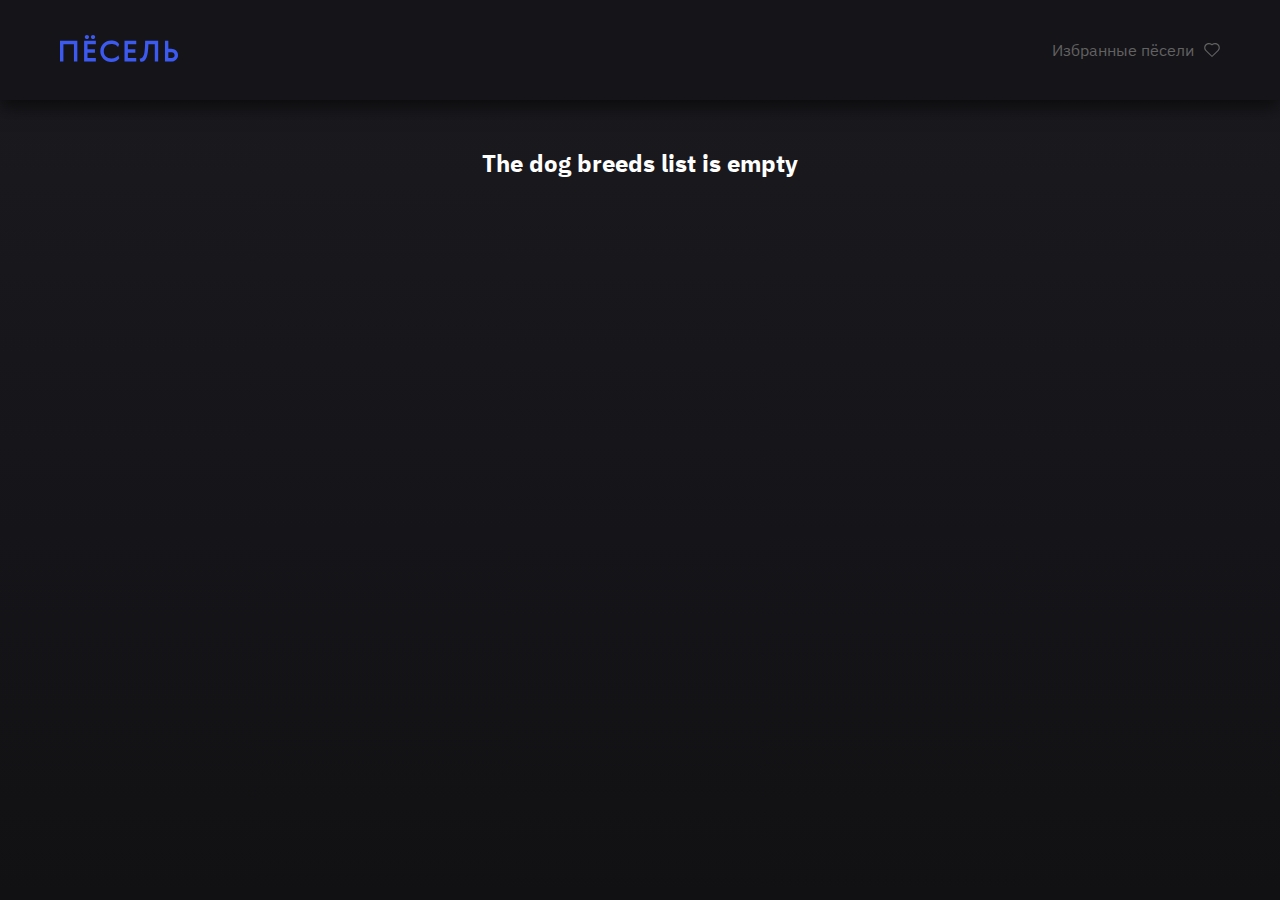
==== commit 992d60f0: "CHANGE: router to hash mode" ====
--- a/index.html
+++ b/index.html
@@ -1 +1 @@
-<!DOCTYPE html><html lang=""><head><meta charset="utf-8"><meta http-equiv="X-UA-Compatible" content="IE=edge"><meta name="viewport" content="width=device-width,initial-scale=1"><!--[if IE]><link rel="icon" href="/favicon.ico"><![endif]--><title>smart-tek-test-task</title><link href="/css/breeds-item.a018ae11.css" rel="prefetch"><link href="/css/breeds.4363023b.css" rel="prefetch"><link href="/js/arrow-down-svg.b94a1237.js" rel="prefetch"><link href="/js/arrow-down-svg~close-svg~heart-fill-svg~heart-svg.8e26cc58.js" rel="prefetch"><link href="/js/breeds-favorites.dfab07dd.js" rel="prefetch"><link href="/js/breeds-item.779f800d.js" rel="prefetch"><link href="/js/breeds.18071e2b.js" rel="prefetch"><link href="/js/close-svg.97219c83.js" rel="prefetch"><link href="/js/heart-fill-svg.7a692b2d.js" rel="prefetch"><link href="/js/heart-svg.95fed78e.js" rel="prefetch"><link href="/css/app.89ad30b6.css" rel="preload" as="style"><link href="/css/chunk-vendors.96a1c2f5.css" rel="preload" as="style"><link href="/js/app.af82dd3f.js" rel="preload" as="script"><link href="/js/chunk-vendors.cde53098.js" rel="preload" as="script"><link href="/css/chunk-vendors.96a1c2f5.css" rel="stylesheet"><link href="/css/app.89ad30b6.css" rel="stylesheet"><link rel="icon" type="image/png" sizes="32x32" href="/img/icons/favicon-32x32.png"><link rel="icon" type="image/png" sizes="16x16" href="/img/icons/favicon-16x16.png"><link rel="manifest" href="/manifest.json"><meta name="theme-color" content="#4DBA87"><meta name="apple-mobile-web-app-capable" content="no"><meta name="apple-mobile-web-app-status-bar-style" content="default"><meta name="apple-mobile-web-app-title" content="smart-tek-test-task"><link rel="apple-touch-icon" href="/img/icons/apple-touch-icon-152x152.png"><link rel="mask-icon" href="/img/icons/safari-pinned-tab.svg" color="#4DBA87"><meta name="msapplication-TileImage" content="/img/icons/msapplication-icon-144x144.png"><meta name="msapplication-TileColor" content="#000000"></head><body><noscript><strong>We're sorry but smart-tek-test-task doesn't work properly without JavaScript enabled. Please enable it to continue.</strong></noscript><div id="app"></div><script src="/js/chunk-vendors.cde53098.js"></script><script src="/js/app.af82dd3f.js"></script></body></html>+<!DOCTYPE html><html lang=""><head><meta charset="utf-8"><meta http-equiv="X-UA-Compatible" content="IE=edge"><meta name="viewport" content="width=device-width,initial-scale=1"><!--[if IE]><link rel="icon" href="/favicon.ico"><![endif]--><title>smart-tek-test-task</title><link href="/css/breeds-item.a018ae11.css" rel="prefetch"><link href="/css/breeds.4363023b.css" rel="prefetch"><link href="/js/arrow-down-svg.b94a1237.js" rel="prefetch"><link href="/js/arrow-down-svg~close-svg~heart-fill-svg~heart-svg.8e26cc58.js" rel="prefetch"><link href="/js/breeds-favorites.dfab07dd.js" rel="prefetch"><link href="/js/breeds-item.779f800d.js" rel="prefetch"><link href="/js/breeds.18071e2b.js" rel="prefetch"><link href="/js/close-svg.97219c83.js" rel="prefetch"><link href="/js/heart-fill-svg.7a692b2d.js" rel="prefetch"><link href="/js/heart-svg.95fed78e.js" rel="prefetch"><link href="/css/app.89ad30b6.css" rel="preload" as="style"><link href="/css/chunk-vendors.96a1c2f5.css" rel="preload" as="style"><link href="/js/app.41e81668.js" rel="preload" as="script"><link href="/js/chunk-vendors.cde53098.js" rel="preload" as="script"><link href="/css/chunk-vendors.96a1c2f5.css" rel="stylesheet"><link href="/css/app.89ad30b6.css" rel="stylesheet"><link rel="icon" type="image/png" sizes="32x32" href="/img/icons/favicon-32x32.png"><link rel="icon" type="image/png" sizes="16x16" href="/img/icons/favicon-16x16.png"><link rel="manifest" href="/manifest.json"><meta name="theme-color" content="#4DBA87"><meta name="apple-mobile-web-app-capable" content="no"><meta name="apple-mobile-web-app-status-bar-style" content="default"><meta name="apple-mobile-web-app-title" content="smart-tek-test-task"><link rel="apple-touch-icon" href="/img/icons/apple-touch-icon-152x152.png"><link rel="mask-icon" href="/img/icons/safari-pinned-tab.svg" color="#4DBA87"><meta name="msapplication-TileImage" content="/img/icons/msapplication-icon-144x144.png"><meta name="msapplication-TileColor" content="#000000"></head><body><noscript><strong>We're sorry but smart-tek-test-task doesn't work properly without JavaScript enabled. Please enable it to continue.</strong></noscript><div id="app"></div><script src="/js/chunk-vendors.cde53098.js"></script><script src="/js/app.41e81668.js"></script></body></html>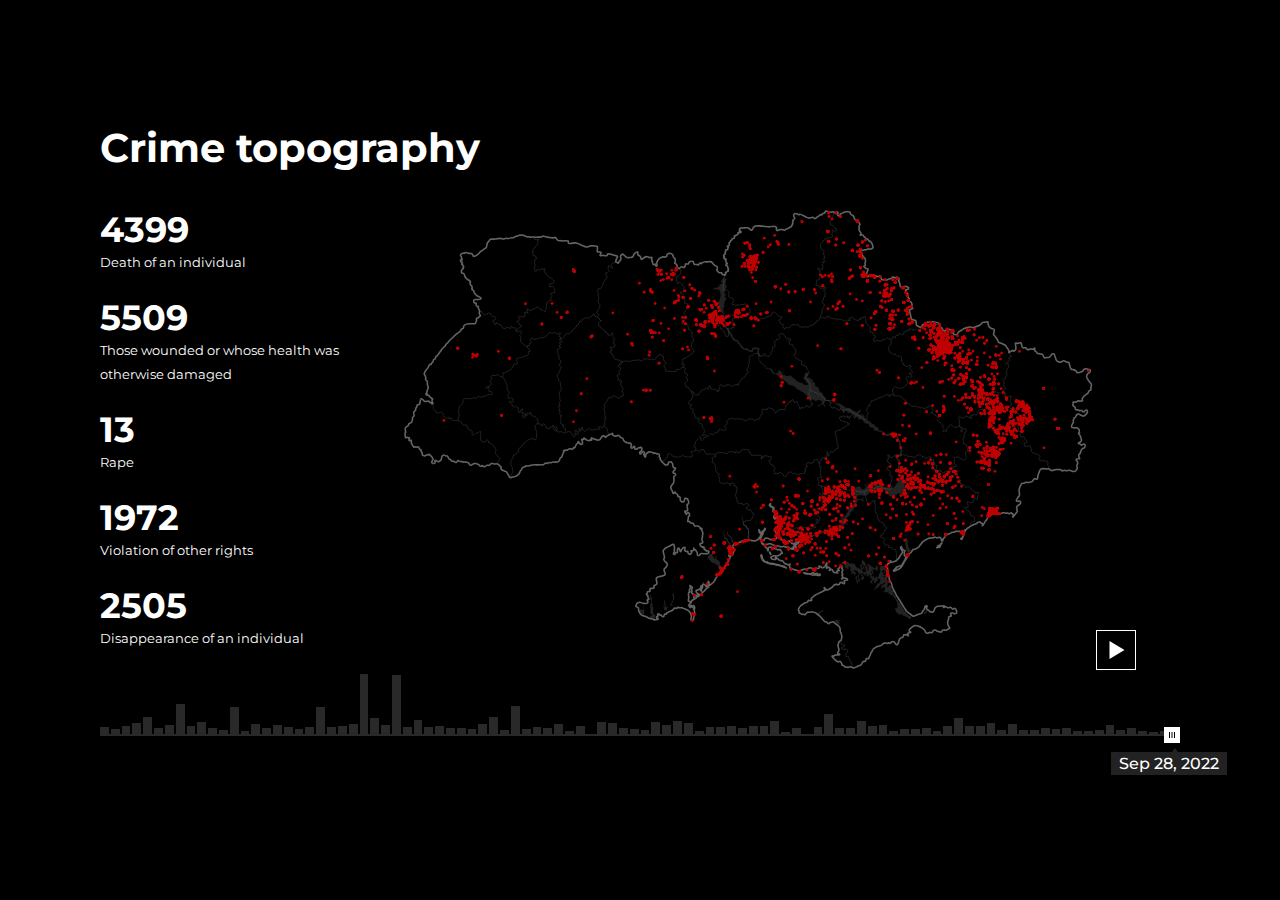
==== commit 1816b7bf: "add dev challenge task" ====
--- a/index.html
+++ b/index.html
@@ -1 +1,14 @@
-<!DOCTYPE html><html lang=""><head><meta charset="utf-8"><meta http-equiv="X-UA-Compatible" content="IE=edge"><meta name="viewport" content="width=device-width,initial-scale=1"><!--[if IE]><link rel="icon" href="/favicon.ico"><![endif]--><title>smart-tek-test-task</title><link href="/css/breeds-item.a018ae11.css" rel="prefetch"><link href="/css/breeds.4363023b.css" rel="prefetch"><link href="/js/arrow-down-svg.b94a1237.js" rel="prefetch"><link href="/js/arrow-down-svg~close-svg~heart-fill-svg~heart-svg.8e26cc58.js" rel="prefetch"><link href="/js/breeds-favorites.dfab07dd.js" rel="prefetch"><link href="/js/breeds-item.779f800d.js" rel="prefetch"><link href="/js/breeds.18071e2b.js" rel="prefetch"><link href="/js/close-svg.97219c83.js" rel="prefetch"><link href="/js/heart-fill-svg.7a692b2d.js" rel="prefetch"><link href="/js/heart-svg.95fed78e.js" rel="prefetch"><link href="/css/app.89ad30b6.css" rel="preload" as="style"><link href="/css/chunk-vendors.96a1c2f5.css" rel="preload" as="style"><link href="/js/app.41e81668.js" rel="preload" as="script"><link href="/js/chunk-vendors.cde53098.js" rel="preload" as="script"><link href="/css/chunk-vendors.96a1c2f5.css" rel="stylesheet"><link href="/css/app.89ad30b6.css" rel="stylesheet"><link rel="icon" type="image/png" sizes="32x32" href="/img/icons/favicon-32x32.png"><link rel="icon" type="image/png" sizes="16x16" href="/img/icons/favicon-16x16.png"><link rel="manifest" href="/manifest.json"><meta name="theme-color" content="#4DBA87"><meta name="apple-mobile-web-app-capable" content="no"><meta name="apple-mobile-web-app-status-bar-style" content="default"><meta name="apple-mobile-web-app-title" content="smart-tek-test-task"><link rel="apple-touch-icon" href="/img/icons/apple-touch-icon-152x152.png"><link rel="mask-icon" href="/img/icons/safari-pinned-tab.svg" color="#4DBA87"><meta name="msapplication-TileImage" content="/img/icons/msapplication-icon-144x144.png"><meta name="msapplication-TileColor" content="#000000"></head><body><noscript><strong>We're sorry but smart-tek-test-task doesn't work properly without JavaScript enabled. Please enable it to continue.</strong></noscript><div id="app"></div><script src="/js/chunk-vendors.cde53098.js"></script><script src="/js/app.41e81668.js"></script></body></html>+<!DOCTYPE html>
+<html lang="en">
+  <head>
+    <meta charset="UTF-8" />
+    <meta name="viewport" content="width=device-width, initial-scale=1.0" />
+    <title>DEV Challenge - Online Round</title>
+    <script type="module" crossorigin src="/assets/index.14b42af0.js"></script>
+    <link rel="stylesheet" href="/assets/index.85db0e2e.css">
+  </head>
+  <body>
+    <div id="app"></div>
+    
+  </body>
+</html>
--- a/assets/index.85db0e2e.css
+++ b/assets/index.85db0e2e.css
@@ -0,0 +1 @@
+@import"https://fonts.googleapis.com/css2?family=Montserrat:wght@400;500;700&display=swap";:root{font-family:Montserrat,sans-serif;font-size:10px;line-height:150%;font-weight:400;color-scheme:light dark;color:#fff;background-color:#000;font-synthesis:none;text-rendering:optimizeLegibility;-webkit-font-smoothing:antialiased;-moz-osx-font-smoothing:grayscale;-webkit-text-size-adjust:100%;--gray: #292929;--gray-dark: #222222}@media screen and (min-width: 1440px){:root{font-size:12px}}@media screen and (min-width: 1920px){:root{font-size:15px}}body{margin:0;display:flex;place-items:center;min-width:320px;min-height:100vh}#app{width:108rem;margin:0 auto;padding:2rem}.app__title{font-size:4rem;line-height:4.5rem;margin-top:0;margin-bottom:4rem}.app__main{display:flex}.events-range-slider{position:relative;padding-bottom:3.5rem}.events-range-slider__input{-webkit-appearance:none!important;width:100%;background:var(--gray);height:.2rem;margin:0}.events-range-slider__input::-webkit-slider-thumb{-webkit-appearance:none!important;appearance:none;width:1.6rem;height:1.6rem;border:0;background-image:url(/assets/slider-button.76db2cc2.svg);background-size:contain;cursor:pointer}.events-range-slider__input::-moz-range-thumb{width:1.6rem;height:1.6rem;border:0;background-image:url(/assets/slider-button.76db2cc2.svg);background-size:contain;cursor:pointer}.events-range-slider__label{display:inline-block;padding:.4rem .8rem;background-color:var(--gray-dark);font-size:1.6rem;font-weight:500;position:absolute;bottom:0;left:calc(99% - .3rem);transform:translate(-50%);white-space:nowrap}.events-range-slider__label:after{content:"";display:block;width:.6rem;height:.4rem;position:absolute;bottom:100%;left:50%;transform:translate(calc(-50% + 6px));background-image:url(/assets/triangle.35b3d667.svg);background-size:contain}.events-range-slider__divisions{display:flex;align-items:end;gap:.2rem;height:6rem;margin-bottom:-.9rem}.events-range-slider__divisions-item{flex-basis:100%;background-color:var(--gray)}.statistic-bar{display:flex;flex-direction:column}.statistic-bar__item{margin-bottom:2.4rem}.statistic-bar__item-title{font-weight:700;font-size:3.5rem;line-height:4rem}.statistic-bar__item-description{font-weight:400;font-size:1.3rem;line-height:2.4rem;max-width:26rem}.svg-map{width:68.9rem;height:45.9rem}.svg-map__button{width:4rem;height:4rem;background-size:contain;background-color:transparent;cursor:pointer;border:0}.svg-map__button--play{background-image:url(/assets/play.528fcc42.svg)}.svg-map__button--pause{background-image:url(/assets/pause.be0d5940.svg)}.map-wrapper{flex-grow:1;text-align:center}
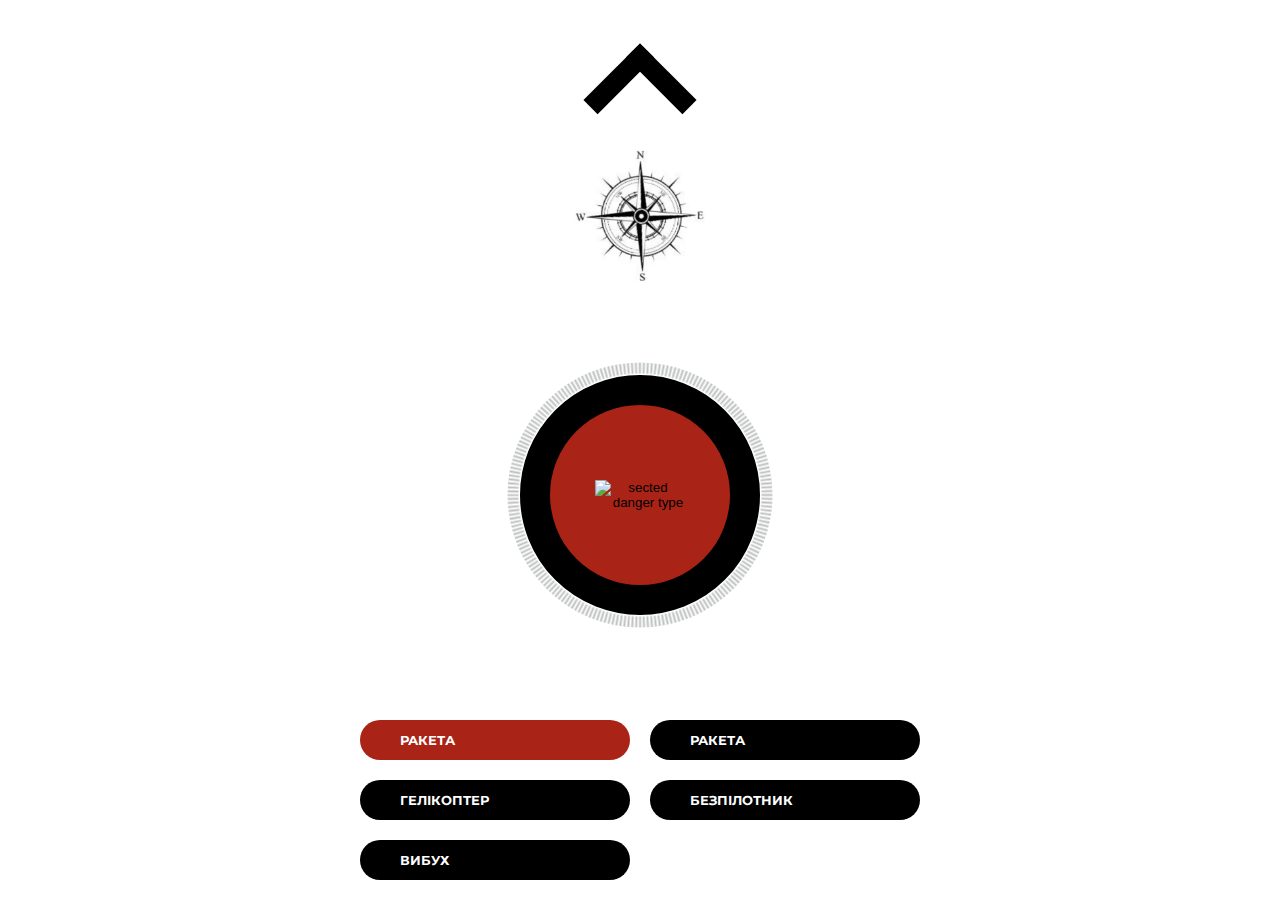
==== commit f9d44f04: "add dev challenge task" ====
--- a/index.html
+++ b/index.html
@@ -4,8 +4,8 @@
     <meta charset="UTF-8" />
     <meta name="viewport" content="width=device-width, initial-scale=1.0" />
     <title>DEV Challenge - Online Round</title>
-    <script type="module" crossorigin src="/assets/index.14b42af0.js"></script>
-    <link rel="stylesheet" href="/assets/index.85db0e2e.css">
+    <script type="module" crossorigin src="/assets/index.6285b123.js"></script>
+    <link rel="stylesheet" href="/assets/index.2ce53df0.css">
   </head>
   <body>
     <div id="app"></div>
--- a/assets/index.2ce53df0.css
+++ b/assets/index.2ce53df0.css
@@ -0,0 +1 @@
+@import"https://fonts.googleapis.com/css2?family=Montserrat:wght@400;500;700&display=swap";:root{font-family:Montserrat,sans-serif;font-size:10px;line-height:150%;font-weight:400;color-scheme:light dark;color:#000;background-color:#fff;font-synthesis:none;text-rendering:optimizeLegibility;-webkit-font-smoothing:antialiased;-moz-osx-font-smoothing:grayscale;-webkit-text-size-adjust:100%;--gray: #BDBFBF;--gray-dark: #222222;--red: #AA2317}@media screen and (min-width: 1440px){:root{font-size:12px}}@media screen and (min-width: 1920px){:root{font-size:15px}}html,body{width:100vw;height:100vh}*{box-sizing:border-box}body{margin:0;display:flex;place-items:center;min-width:320px;min-height:100vh}#app{max-width:60rem;width:100%;height:100%;margin:0 auto;padding:2rem}.app{display:flex;flex-direction:column;height:100%}.events-range-slider{position:relative;padding-bottom:3.5rem}.events-range-slider__input{-webkit-appearance:none!important;width:100%;background:var(--gray);height:.2rem;margin:0}.events-range-slider__input::-webkit-slider-thumb{-webkit-appearance:none!important;appearance:none;width:1.6rem;height:1.6rem;border:0;background-image:url(/assets/slider-button.76db2cc2.svg);background-size:contain;cursor:pointer}.events-range-slider__input::-moz-range-thumb{width:1.6rem;height:1.6rem;border:0;background-image:url(/assets/slider-button.76db2cc2.svg);background-size:contain;cursor:pointer}.events-range-slider__label{display:inline-block;padding:.4rem .8rem;background-color:var(--gray-dark);font-size:1.6rem;font-weight:500;position:absolute;bottom:0;left:calc(99% - .3rem);transform:translate(-50%);white-space:nowrap}.events-range-slider__label:after{content:"";display:block;width:.6rem;height:.4rem;position:absolute;bottom:100%;left:50%;transform:translate(calc(-50% + 6px));background-image:url(/assets/triangle.35b3d667.svg);background-size:contain}.events-range-slider__divisions{display:flex;align-items:end;gap:.2rem;height:6rem;margin-bottom:-.9rem}.events-range-slider__divisions-item{flex-basis:100%;background-color:var(--gray)}.statistic-bar{display:flex;flex-direction:column}.statistic-bar__item{margin-bottom:2.4rem}.statistic-bar__item-title{font-weight:700;font-size:3.5rem;line-height:4rem}.statistic-bar__item-description{font-weight:400;font-size:1.3rem;line-height:2.4rem;max-width:26rem}.svg-map{width:68.9rem;height:45.9rem}.svg-map__button{width:4rem;height:4rem;background-size:contain;background-color:transparent;cursor:pointer;border:0}.svg-map__button--play{background-image:url(/assets/play.528fcc42.svg)}.svg-map__button--pause{background-image:url(/assets/pause.be0d5940.svg)}.map-wrapper{flex-grow:1;text-align:center}.danger-type-selector{display:flex;flex-direction:column;align-items:center;gap:3rem;flex-grow:1;justify-content:space-between}.danger-type-selector__buttons{width:100%;display:grid;grid-template-columns:.5fr .5fr;gap:2rem}.danger-type-selector__buttons:last-of-type{grid-column:2}.danger-type-selector__label{display:grid;grid-template-columns:4rem auto;height:4rem;align-items:center;background-color:#000;color:#fff;border-radius:100rem;text-transform:uppercase;font-weight:700;font-size:1.3rem}.danger-type-selector__radio{opacity:0;visibility:hidden;position:absolute;z-index:-1}.danger-type-selector__radio:checked+label{background-color:var(--red)}.danger-type-selector__submit-btn{width:18rem;padding:18rem 0 0;border-radius:1000rem;position:relative;background-color:var(--red);border:solid 3rem #000000;box-sizing:content-box;margin:auto 0}.danger-type-selector__submit-btn:after{content:"";position:absolute;display:block;width:calc(100% + 6rem + 25px);height:calc(100% + 6rem + 25px);top:50%;left:50%;transform:translate(-50%,-50%);background-image:url("data:image/svg+xml,%3csvg width='100%25' height='100%25' xmlns='http://www.w3.org/2000/svg'%3e%3crect width='100%25' height='100%25' fill='none' rx='1000' ry='1000' stroke='%23BDBFBFFF' stroke-width='22' stroke-dasharray='2%2c 2' stroke-dashoffset='33' stroke-linecap='butt'/%3e%3c/svg%3e");border-radius:1000rem}.danger-type-selector__submit-img{position:absolute;top:50%;left:50%;transform:translate(-50%,-50%)}.compass{display:flex;justify-content:center;padding:2rem}.compass__img{width:13rem;height:auto}.compass-arrow-wrapper{display:flex;justify-content:center;padding:2rem;margin-bottom:-1rem}.compass-arrow{width:6rem;height:6rem;border:solid 2rem #000000;box-sizing:content-box;transform:translateY(2rem) rotate(45deg);border-bottom:0;border-right:0}
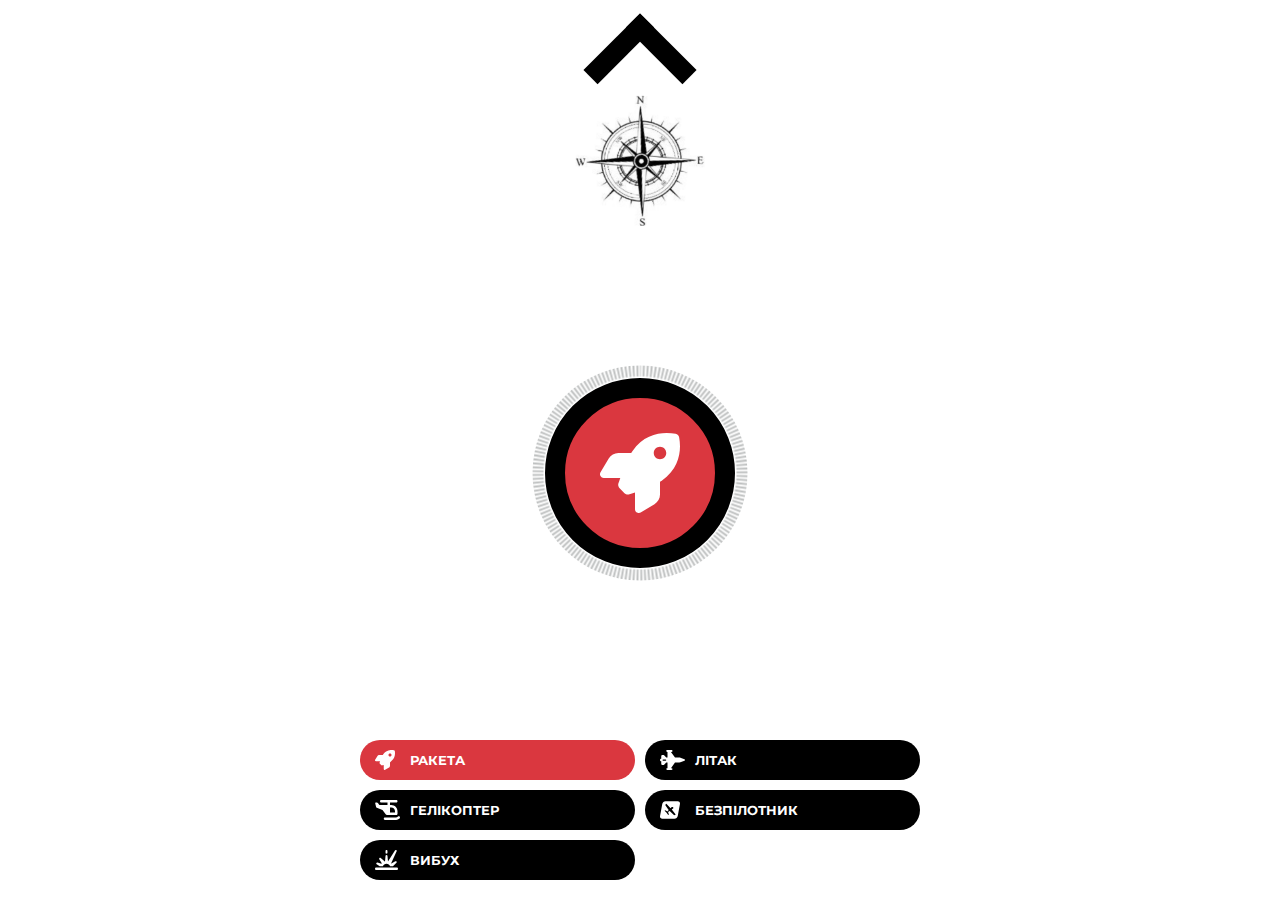
==== commit 6416d3f6: "add dev challenge task" ====
--- a/index.html
+++ b/index.html
@@ -4,8 +4,8 @@
     <meta charset="UTF-8" />
     <meta name="viewport" content="width=device-width, initial-scale=1.0" />
     <title>DEV Challenge - Online Round</title>
-    <script type="module" crossorigin src="/assets/index.6285b123.js"></script>
-    <link rel="stylesheet" href="/assets/index.2ce53df0.css">
+    <script type="module" crossorigin src="/assets/index.1e8c2dbf.js"></script>
+    <link rel="stylesheet" href="/assets/index.0034ec44.css">
   </head>
   <body>
     <div id="app"></div>
--- a/assets/index.0034ec44.css
+++ b/assets/index.0034ec44.css
@@ -0,0 +1 @@
+@import"https://fonts.googleapis.com/css2?family=Montserrat:wght@400;500;700&display=swap";:root{font-family:Montserrat,sans-serif;font-size:10px;line-height:150%;font-weight:400;color-scheme:light dark;color:#000;background-color:#fff;font-synthesis:none;text-rendering:optimizeLegibility;-webkit-font-smoothing:antialiased;-moz-osx-font-smoothing:grayscale;-webkit-text-size-adjust:100%;--gray: #BDBFBF;--gray-dark: #222222;--red: #DA373F}@media screen and (min-width: 1440px){:root{font-size:12px}}@media screen and (min-width: 1920px){:root{font-size:15px}}html,body{width:100vw;height:100vh}*{box-sizing:border-box}body{margin:0;display:flex;place-items:center;min-width:320px;min-height:100vh}#app{max-width:60rem;width:100vw;height:100vh;margin:0 auto;max-height:100vh}.app{display:flex;flex-direction:column;height:100vh;max-height:100vh;padding:1rem 2rem 2rem}.danger-type-selector{display:flex;flex-direction:column;align-items:center;gap:2rem;flex-grow:1;justify-content:space-between}.danger-type-selector__buttons{width:100%;display:grid;grid-template-columns:.5fr .5fr;gap:1rem}.danger-type-selector__buttons:last-of-type{grid-column:2}.danger-type-selector__label{display:grid;grid-template-columns:5rem auto;height:4rem;align-items:center;background-color:#000;color:#fff;border-radius:100rem;text-transform:uppercase;font-weight:700;font-size:1.3rem}.danger-type-selector__radio{opacity:0;visibility:hidden;position:absolute;z-index:-1}.danger-type-selector__radio:checked+label{background-color:var(--red)}.danger-type-selector__submit-btn{width:15rem;padding:15rem 0 0;border-radius:1000rem;position:relative;background-color:var(--red);border:solid 2rem #000000;box-sizing:content-box;margin:auto 0;z-index:1}.danger-type-selector__submit-btn:after{content:"";position:absolute;display:block;width:calc(100% + 4rem + 25px);height:calc(100% + 4rem + 25px);top:50%;left:50%;transform:translate(-50%,-50%);background-image:url("data:image/svg+xml,%3csvg width='100%25' height='100%25' xmlns='http://www.w3.org/2000/svg'%3e%3crect width='100%25' height='100%25' fill='none' rx='1000' ry='1000' stroke='%23BDBFBFFF' stroke-width='22' stroke-dasharray='2%2c 2' stroke-dashoffset='33' stroke-linecap='butt'/%3e%3c/svg%3e");border-radius:1000rem;z-index:-1}.danger-type-selector__submit-img{position:absolute;top:50%;left:50%;transform:translate(-50%,-50%);width:8rem}.danger-type-selector__iabel-img{height:2rem;margin-left:1.5rem}.compass{display:flex;justify-content:center;padding:1.5rem 0 0}.compass__img{width:13rem;height:auto}.compass-arrow-wrapper{display:flex;justify-content:center;margin-bottom:-1rem}.compass-arrow{width:6rem;height:6rem;border:solid 2rem #000000;box-sizing:content-box;transform:translateY(2rem) rotate(45deg);border-bottom:0;border-right:0}
